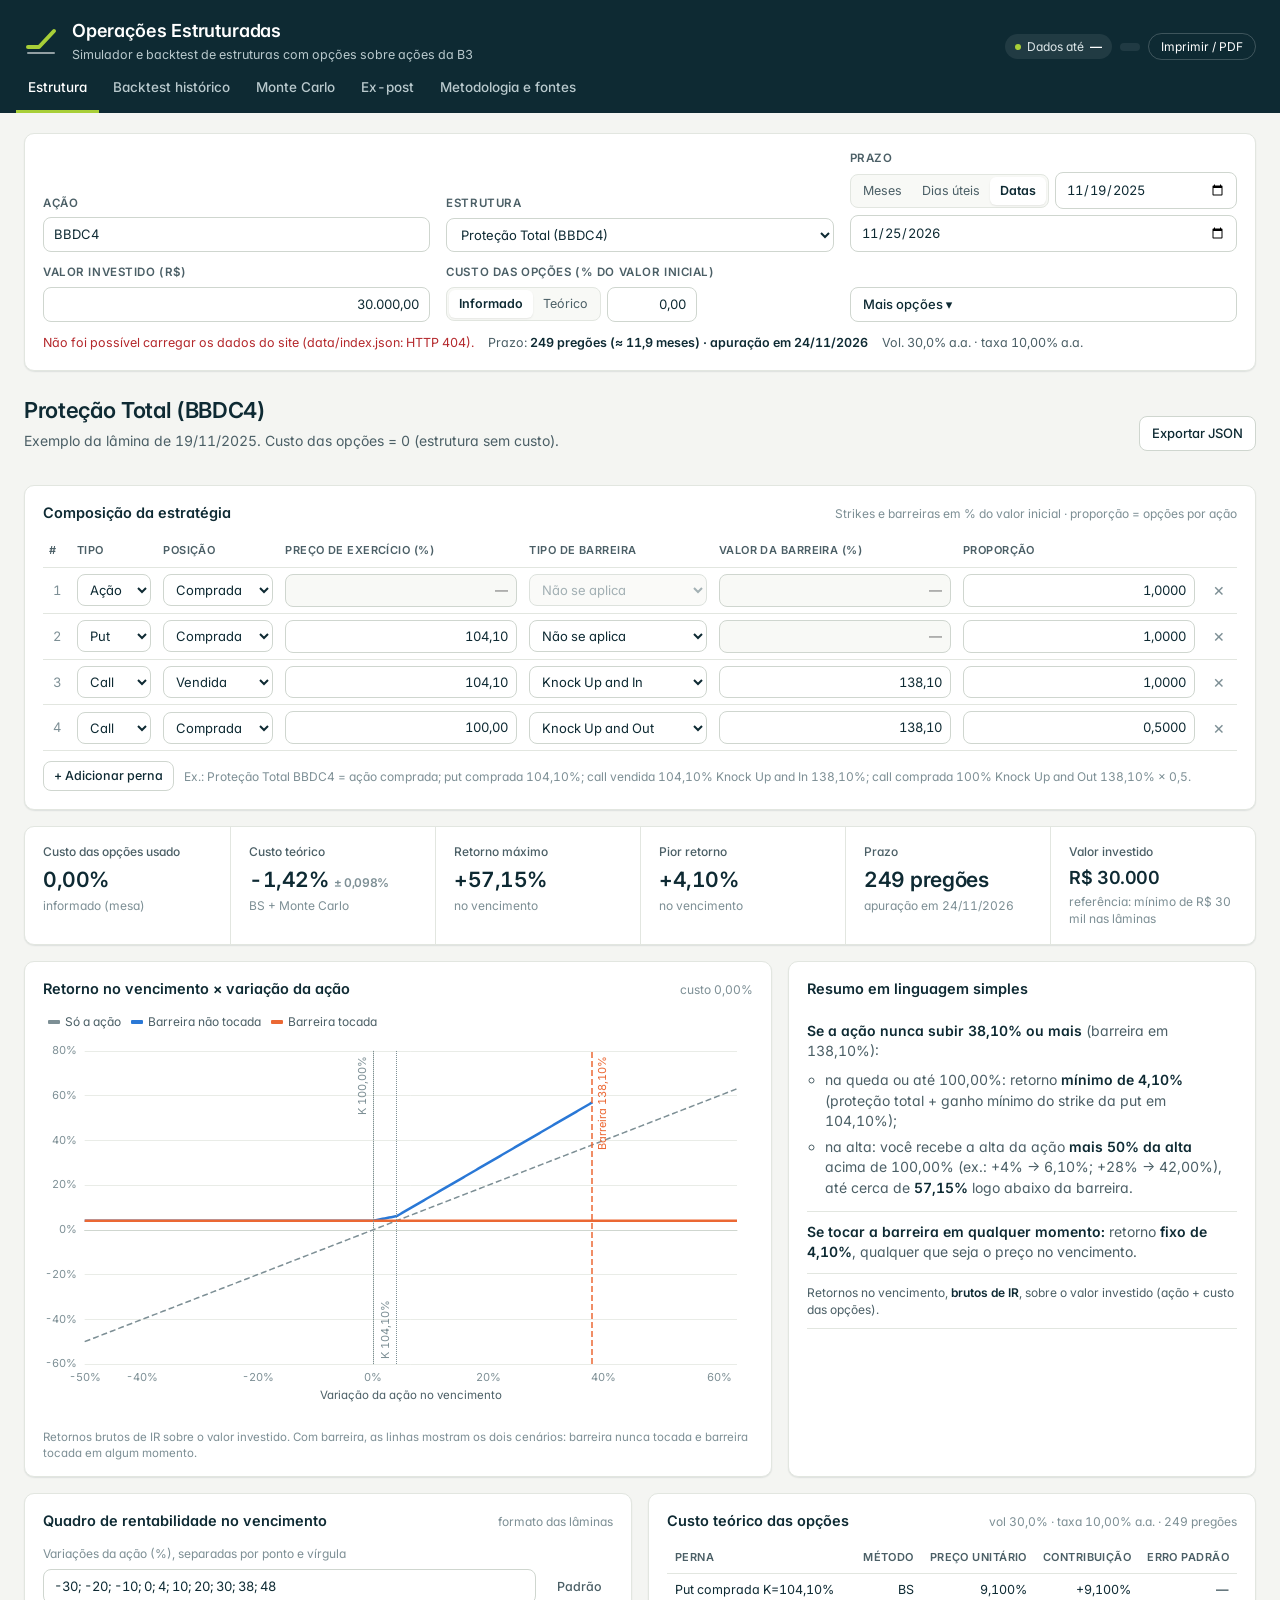
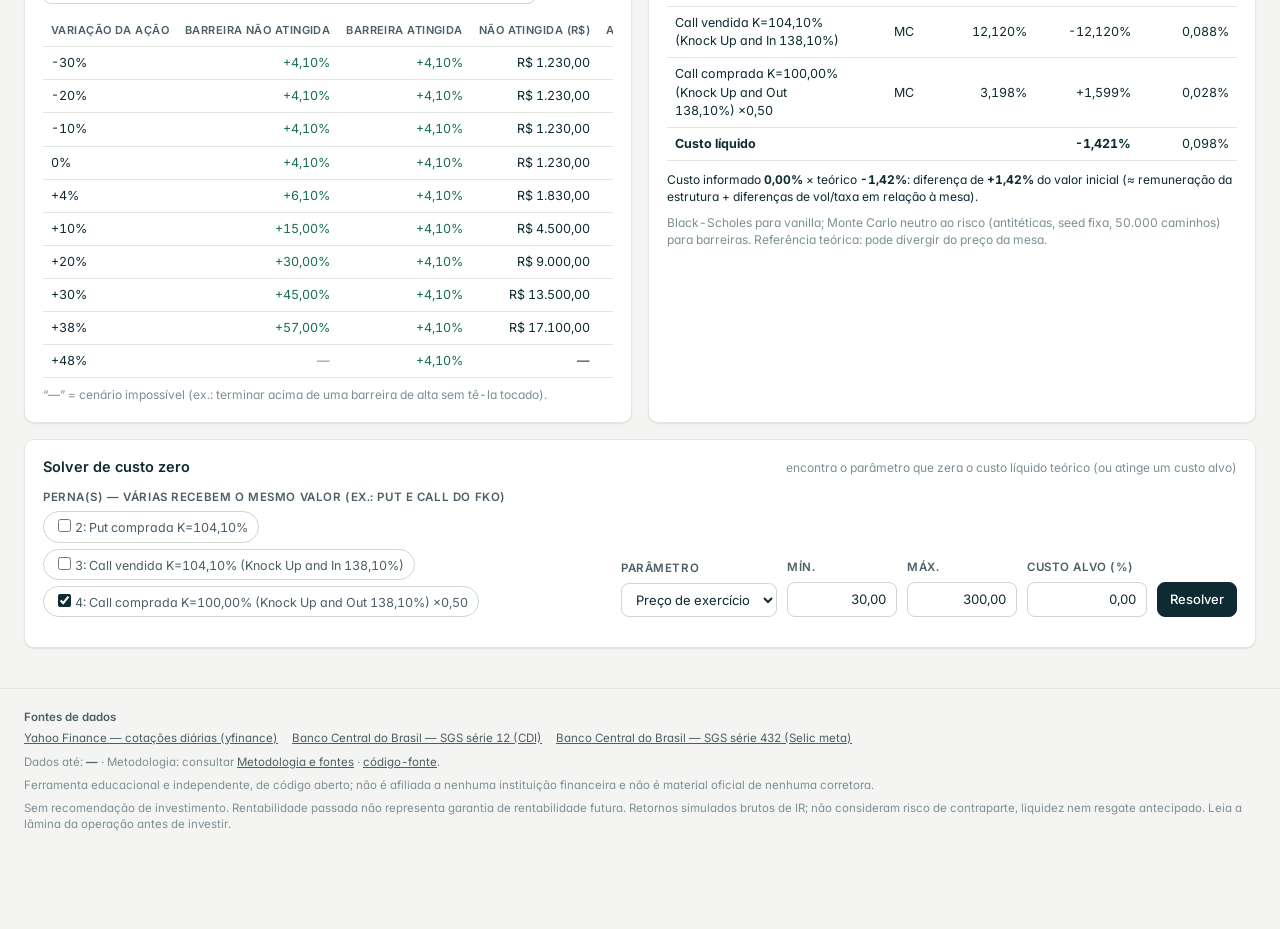
==== site/index.html @ 218b5960 "Site estático no padrão do painel de fundos, publicado no GitHub Pages - site/: mesmo layout do Rela" ====
<!doctype html>
<html lang="pt-BR">
<head>
  <meta charset="utf-8">
  <meta name="viewport" content="width=device-width, initial-scale=1">
  <title>Simulador de Estruturadas</title>
  <meta name="description" content="Simulador e backtest de operações estruturadas com opções sobre ações da B3: probabilidade de lucro, Monte Carlo e resultado ex-post.">
  <link rel="preconnect" href="https://fonts.googleapis.com">
  <link rel="preconnect" href="https://fonts.gstatic.com" crossorigin>
  <link href="https://fonts.googleapis.com/css2?family=Inter:wght@400;500;600;700&display=swap" rel="stylesheet">
  <link rel="icon" href="data:image/svg+xml,%3Csvg xmlns='http://www.w3.org/2000/svg' viewBox='0 0 34 34'%3E%3Crect width='34' height='34' rx='7' fill='%230e2a33'/%3E%3Cpolyline points='5,24 15,24 29,9' fill='none' stroke='%23a8cf38' stroke-width='4' stroke-linecap='round' stroke-linejoin='round'/%3E%3C/svg%3E">
  <link rel="stylesheet" href="assets/css/styles.css?v=__V__">
</head>
<body>
  <header class="topbar">
    <div class="topbar-inner">
      <div class="brand">
        <span class="brand-mark" aria-hidden="true">
          <svg viewBox="0 0 34 34"><line class="bm-axis" x1="4" y1="29" x2="30" y2="29" stroke="#ffffff" stroke-width="2" stroke-linecap="round" opacity=".55"/><polyline points="4,23 15,23 30,7" fill="none" stroke="#a8cf38" stroke-width="4" stroke-linecap="round" stroke-linejoin="round"/></svg>
        </span>
        <div>
          <h1>Operações Estruturadas</h1>
          <p>Simulador e backtest de estruturas com opções sobre ações da B3</p>
        </div>
      </div>
      <div class="topbar-meta">
        <span class="pill"><span class="dot"></span>Dados até <b id="pill-db">—</b></span>
        <span class="pill" id="pill-acoes"></span>
        <button class="icon-btn no-print" id="btn-print" type="button" title="Imprimir ou salvar em PDF">Imprimir / PDF</button>
      </div>
    </div>
    <nav class="tabs" aria-label="Seções">
      <a class="tab" href="#/estrutura" data-route="estrutura">Estrutura</a>
      <a class="tab" href="#/backtest" data-route="backtest">Backtest histórico</a>
      <a class="tab" href="#/monte-carlo" data-route="monte-carlo">Monte Carlo</a>
      <a class="tab" href="#/ex-post" data-route="ex-post">Ex-post</a>
      <a class="tab" href="#/metodologia" data-route="metodologia">Metodologia e fontes</a>
    </nav>
  </header>

  <section class="params" id="params" aria-label="Parâmetros da simulação"></section>
  <main id="view" tabindex="-1"></main>
  <footer id="footer"></footer>

  <script src="assets/vendor/echarts.min.js?v=__V__"></script>
  <script src="assets/js/engine/legs.js?v=__V__"></script>
  <script src="assets/js/engine/presets.js?v=__V__"></script>
  <script src="assets/js/engine/pricing.js?v=__V__"></script>
  <script src="assets/js/engine/backtest.js?v=__V__"></script>
  <script src="assets/js/core.js?v=__V__"></script>
  <script src="assets/js/charts.js?v=__V__"></script>
  <script src="assets/js/params.js?v=__V__"></script>
  <script src="assets/js/views/estrutura.js?v=__V__"></script>
  <script src="assets/js/views/backtest.js?v=__V__"></script>
  <script src="assets/js/views/montecarlo.js?v=__V__"></script>
  <script src="assets/js/views/expost.js?v=__V__"></script>
  <script src="assets/js/views/metodologia.js?v=__V__"></script>
  <script src="assets/js/app.js?v=__V__"></script>
</body>
</html>
---- site/assets/css/styles.css ----
/* ==========================================================================
   Simulador de Operações Estruturadas — mesmo tema visual do painel
   "Relatório de Fundos" (petróleo profundo + verde-lima como acento pontual)
   ========================================================================== */
:root {
  --ink: #0e2a33;
  --ink-2: #1c3f4a;
  --ink-3: #2e5562;
  --lime: #a8cf38;
  --lime-soft: #eef6d6;
  --bg: #f4f5f2;
  --surface: #ffffff;
  --surface-2: #f8f9f6;
  --line: #e2e6e0;
  --line-strong: #cfd6cf;
  --text: #0e2a33;
  --text-2: #4b5f66;
  --muted: #7d8f95;
  --pos: #16704a;
  --neg: #b4282c;
  --warn: #9a6400;
  --focus: #2a78d6;
  --series-1: #2a78d6; --series-2: #eb6834; --series-3: #1baf7a;
  --series-4: #eda100; --series-5: #e87ba4; --series-6: #008300;
  --bench: #7d8f95;
  --radius: 10px;
  --radius-sm: 6px;
  --shadow: 0 1px 2px rgba(14, 42, 51, .06), 0 1px 1px rgba(14, 42, 51, .04);
  --font: "Inter", "Segoe UI", system-ui, -apple-system, Roboto, "Helvetica Neue", Arial, sans-serif;
  --num: "Inter", "Segoe UI", system-ui, sans-serif;
  color-scheme: light;
}

* { box-sizing: border-box; }
html { -webkit-text-size-adjust: 100%; }
body {
  margin: 0; background: var(--bg); color: var(--text);
  font: 14px/1.45 var(--font); font-feature-settings: "tnum" 1, "cv11" 1;
  -webkit-font-smoothing: antialiased;
}
a { color: var(--ink-3); }
button, input, select { font: inherit; color: inherit; }
button { cursor: pointer; }
:focus-visible { outline: 2px solid var(--focus); outline-offset: 2px; }
.num { font-variant-numeric: tabular-nums; white-space: nowrap; }
.pos { color: var(--pos); }
.neg { color: var(--neg); }
.nd { color: var(--muted); font-size: 12px; letter-spacing: .02em; cursor: help; }
.muted { color: var(--muted); }
.small { font-size: 12px; }
.hidden { display: none !important; }

/* ---------- Header ---------- */
.topbar { background: var(--ink); color: #fff; }
.topbar-inner {
  max-width: 1440px; margin: 0 auto; padding: 18px 24px 0;
  display: flex; flex-wrap: wrap; align-items: flex-end; justify-content: space-between; gap: 12px 24px;
}
.brand { display: flex; align-items: center; gap: 14px; min-width: 0; }
.brand-mark { position: relative; width: 34px; height: 34px; flex: none; }
.brand-mark svg { display: block; width: 34px; height: 34px; }
.brand h1 { margin: 0; font-size: 18px; font-weight: 600; letter-spacing: -.01em; }
.brand p { margin: 2px 0 0; font-size: 12.5px; color: #b9c9cd; }
.topbar-meta { display: flex; gap: 8px; align-items: center; flex-wrap: wrap; padding-bottom: 4px; }
.pill { display: inline-flex; align-items: center; gap: 6px; padding: 4px 10px; border-radius: 999px; background: rgba(255,255,255,.08); color: #dfe8ea; font-size: 12px; white-space: nowrap; }
.pill b { color: #fff; font-weight: 600; }
.pill .dot { width: 6px; height: 6px; border-radius: 50%; background: var(--lime); }
.icon-btn { border: 1px solid rgba(255,255,255,.2); background: transparent; color: #fff; border-radius: 999px; padding: 4px 12px; font-size: 12px; }
.icon-btn:hover { background: rgba(255,255,255,.08); }

.tabs { max-width: 1440px; margin: 0 auto; padding: 0 16px; display: flex; gap: 2px; overflow-x: auto; scrollbar-width: none; }
.tabs::-webkit-scrollbar { display: none; }
.tab {
  border: 0; background: none; color: #b9c9cd; padding: 14px 12px 12px; font-size: 13.5px; font-weight: 500;
  border-bottom: 3px solid transparent; white-space: nowrap; text-decoration: none;
}
.tab:hover { color: #fff; }
.tab[aria-current="page"] { color: #fff; border-bottom-color: var(--lime); }
.tab .count { display: inline-block; min-width: 18px; padding: 0 5px; margin-left: 4px; border-radius: 9px; background: var(--lime); color: var(--ink); font-size: 11px; font-weight: 700; text-align: center; }

/* ---------- Layout ---------- */
main { max-width: 1440px; margin: 0 auto; padding: 24px; }
.page-head { display: flex; flex-wrap: wrap; align-items: flex-end; justify-content: space-between; gap: 12px; margin-bottom: 18px; }
.page-head h2 { margin: 0; font-size: 22px; font-weight: 600; letter-spacing: -.015em; }
.page-head p { margin: 4px 0 0; color: var(--text-2); max-width: 760px; }
.grid { display: grid; gap: 16px; }
.g-4 { grid-template-columns: repeat(4, minmax(0, 1fr)); }
.g-3 { grid-template-columns: repeat(3, minmax(0, 1fr)); }
.g-2 { grid-template-columns: repeat(2, minmax(0, 1fr)); }
.g-main { grid-template-columns: minmax(0, 1.6fr) minmax(0, 1fr); }
.span-2 { grid-column: span 2; }
.card { background: var(--surface); border: 1px solid var(--line); border-radius: var(--radius); box-shadow: var(--shadow); min-width: 0; }
.card-h { display: flex; flex-wrap: wrap; align-items: baseline; justify-content: space-between; gap: 8px; padding: 16px 18px 0; }
.card-h h3 { margin: 0; font-size: 14.5px; font-weight: 600; }
.card-h .sub { color: var(--muted); font-size: 12px; }
.card-b { padding: 12px 18px 18px; }
.card-note { padding: 0 18px 14px; color: var(--muted); font-size: 11.5px; }
.chart { width: 100%; height: 320px; }
.chart.tall { height: 400px; }
.chart.short { height: 240px; }
.section-title { margin: 28px 0 12px; font-size: 13px; font-weight: 600; text-transform: uppercase; letter-spacing: .06em; color: var(--text-2); }

/* ---------- KPI ---------- */
.kpi { padding: 16px 18px; }
.kpi .label { color: var(--text-2); font-size: 12px; font-weight: 500; }
.kpi .value { font-size: 26px; font-weight: 600; letter-spacing: -.02em; margin-top: 4px; }
.kpi .hint { color: var(--muted); font-size: 12px; margin-top: 2px; }
.kpi-strip { display: grid; grid-template-columns: repeat(6, minmax(0, 1fr)); }
.kpi-strip .kpi + .kpi { border-left: 1px solid var(--line); }
.kpi-strip .kpi .value { font-size: 21px; }

/* ---------- Controls ---------- */
.seg { display: inline-flex; background: var(--surface-2); border: 1px solid var(--line); border-radius: 8px; padding: 2px; flex-wrap: wrap; }
.seg button { border: 0; background: transparent; padding: 5px 10px; border-radius: 6px; font-size: 12.5px; color: var(--text-2); }
.seg button[aria-pressed="true"] { background: var(--surface); color: var(--text); box-shadow: 0 1px 2px rgba(0,0,0,.08); font-weight: 600; }
.toolbar { display: flex; flex-wrap: wrap; align-items: center; gap: 10px; }
.btn { border: 1px solid var(--line-strong); background: var(--surface); border-radius: 8px; padding: 7px 12px; font-size: 13px; font-weight: 500; display: inline-flex; align-items: center; gap: 6px; }
.btn:hover { border-color: var(--ink-3); }
.btn.primary { background: var(--ink); border-color: var(--ink); color: #fff; }
.btn.primary:hover { background: var(--ink-2); }
.btn.ghost { border-color: transparent; background: transparent; color: var(--text-2); }
.btn:disabled { opacity: .45; cursor: not-allowed; }
.input, .select { border: 1px solid var(--line-strong); background: var(--surface); border-radius: 8px; padding: 7px 10px; font-size: 13px; min-width: 0; }
.input:focus, .select:focus { border-color: var(--focus); outline: none; box-shadow: 0 0 0 3px rgba(42,120,214,.15); }
.search { position: relative; flex: 1 1 260px; max-width: 420px; }
.search .input { width: 100%; padding-left: 32px; }
.search svg { position: absolute; left: 10px; top: 50%; transform: translateY(-50%); color: var(--muted); }
.chips { display: flex; flex-wrap: wrap; gap: 6px; }
.chip { border: 1px solid var(--line-strong); background: var(--surface); border-radius: 999px; padding: 4px 10px; font-size: 12.5px; color: var(--text-2); }
.chip[aria-pressed="true"] { background: var(--ink); border-color: var(--ink); color: #fff; }
.chip .x { margin-left: 4px; opacity: .7; }
.badge { display: inline-block; padding: 1px 6px; border-radius: 4px; font-size: 10.5px; font-weight: 600; letter-spacing: .02em; vertical-align: 1px; }
.badge.iq { background: #e3eefb; color: #1c5cab; }
.badge.prev { background: #fdebe1; color: #a6461c; }
.badge.isento { background: var(--lime-soft); color: #4d6410; }
.badge.warn { background: #fff4d6; color: var(--warn); }
.badge.closed { background: #fde7e7; color: var(--neg); }
.badge.cal { background: #fff1db; color: #8a5a00; }

/* ---------- Funds page ---------- */
.funds-layout { display: grid; grid-template-columns: 280px minmax(0, 1fr); gap: 16px; align-items: start; }
.filters { position: sticky; top: 12px; max-height: calc(100vh - 24px); overflow: auto; padding: 4px 0; }
.filters .f-head { display: flex; justify-content: space-between; align-items: center; padding: 12px 16px 4px; }
.filters .f-head h3 { margin: 0; font-size: 14px; }
.f-group { padding: 12px 16px; border-top: 1px solid var(--line); }
.f-group:first-of-type { border-top: 0; }
.f-group > label, .f-group > .f-label { display: block; font-size: 11.5px; font-weight: 600; text-transform: uppercase; letter-spacing: .05em; color: var(--text-2); margin-bottom: 8px; }
.f-range { display: grid; grid-template-columns: 1fr auto; gap: 6px; align-items: center; margin-bottom: 8px; }
.f-range span { font-size: 12.5px; color: var(--text-2); }
.f-range .input { width: 96px; text-align: right; }
.f-check { display: flex; align-items: center; gap: 8px; font-size: 13px; padding: 3px 0; cursor: pointer; }
.f-check input { accent-color: var(--ink); width: 15px; height: 15px; }
.f-scroll { max-height: 180px; overflow: auto; }
.active-filters { display: flex; flex-wrap: wrap; gap: 6px; align-items: center; margin: 10px 0 0; }
.result-count { color: var(--text-2); font-size: 13px; }

.table-wrap { overflow: auto; max-height: calc(100vh - 160px); border-radius: 0 0 var(--radius) var(--radius); }
table.data { width: 100%; border-collapse: separate; border-spacing: 0; font-size: 13px; }
table.data th, table.data td { padding: 9px 10px; border-bottom: 1px solid var(--line); text-align: right; white-space: nowrap; }
table.data th { position: sticky; top: 0; z-index: 2; background: var(--surface-2); color: var(--text-2); font-weight: 600; font-size: 11.5px; text-transform: uppercase; letter-spacing: .04em; user-select: none; }
table.data th.sortable { cursor: pointer; }
table.data th.sortable:hover { color: var(--text); }
table.data th .arrow { display: inline-block; width: 10px; color: var(--ink-3); }
table.data th.l, table.data td.l { text-align: left; }
table.data td.fund { white-space: normal; min-width: 240px; }
table.data .sticky-col { position: sticky; left: 0; z-index: 1; background: var(--surface); }
table.data th.sticky-col { z-index: 3; background: var(--surface-2); }
table.data .sel-col { position: sticky; left: 0; width: 36px; z-index: 1; background: var(--surface); }
table.data th.sel-col { z-index: 3; background: var(--surface-2); }
table.data tbody tr:hover td { background: #f6f8f4; }
table.data tbody tr.selected td { background: #f3f8e6; }
table.data tbody tr { cursor: pointer; }
table.data td .name { font-weight: 600; color: var(--text); }
table.data td .meta { font-size: 11.5px; color: var(--muted); margin-top: 1px; }
table.data td.group-h { text-align: left; background: var(--surface-2); font-weight: 600; font-size: 11.5px; text-transform: uppercase; letter-spacing: .05em; color: var(--text-2); }
table.data input[type=checkbox] { accent-color: var(--ink); width: 16px; height: 16px; cursor: pointer; }
.col-menu { position: relative; }
.col-menu .menu { position: absolute; right: 0; top: calc(100% + 6px); z-index: 20; background: var(--surface); border: 1px solid var(--line); border-radius: 10px; box-shadow: 0 8px 24px rgba(14,42,51,.14); padding: 10px 14px; width: 260px; max-height: 420px; overflow: auto; }

/* ---------- Compare tray ---------- */
.tray { position: fixed; left: 50%; bottom: 16px; transform: translateX(-50%); z-index: 50; background: var(--ink); color: #fff; border-radius: 14px; box-shadow: 0 10px 30px rgba(14,42,51,.3); padding: 10px 12px 10px 16px; display: flex; align-items: center; gap: 12px; max-width: calc(100vw - 32px); }
.tray .items { display: flex; gap: 6px; overflow-x: auto; scrollbar-width: none; }
.tray .it { display: inline-flex; align-items: center; gap: 6px; background: rgba(255,255,255,.1); border-radius: 999px; padding: 4px 6px 4px 10px; font-size: 12.5px; white-space: nowrap; }
.tray .it i { width: 8px; height: 8px; border-radius: 50%; display: inline-block; }
.tray .it button { border: 0; background: rgba(255,255,255,.12); color: #fff; border-radius: 50%; width: 18px; height: 18px; line-height: 16px; font-size: 12px; padding: 0; }
.tray .btn.primary { background: var(--lime); color: var(--ink); border-color: var(--lime); font-weight: 600; white-space: nowrap; }
.tray .btn.ghost { color: #b9c9cd; }

/* ---------- Detail ---------- */
.detail-head { display: flex; flex-wrap: wrap; justify-content: space-between; gap: 16px; align-items: flex-start; }
.detail-head h2 { font-size: 26px; margin: 4px 0 6px; letter-spacing: -.02em; }
.crumbs { font-size: 12.5px; color: var(--text-2); }
.crumbs a { color: var(--text-2); text-decoration: none; }
.crumbs a:hover { text-decoration: underline; }
.kv { display: grid; grid-template-columns: minmax(120px, 42%) 1fr; gap: 0; font-size: 13px; }
.kv dt, .kv dd { margin: 0; padding: 8px 0; border-bottom: 1px solid var(--line); }
.kv dt { color: var(--text-2); padding-right: 12px; }
.kv dd { font-weight: 500; overflow-wrap: anywhere; }
.desc { font-size: 14px; color: var(--text-2); max-width: 900px; margin: 0; }
table.compact { width: 100%; border-collapse: collapse; font-size: 12.5px; }
table.compact th, table.compact td { padding: 7px 8px; text-align: right; border-bottom: 1px solid var(--line); white-space: nowrap; }
table.compact th { color: var(--text-2); font-weight: 600; font-size: 11px; text-transform: uppercase; letter-spacing: .04em; }
table.compact th:first-child, table.compact td:first-child { text-align: left; }
table.compact tr.sub td { color: var(--muted); font-size: 11.5px; border-bottom-color: var(--line); }
table.compact tr.bench td { color: var(--text-2); }
.monthly td.cell { min-width: 54px; }
.qc-list { list-style: none; margin: 0; padding: 0; font-size: 12.5px; }
.qc-list li { padding: 8px 0; border-bottom: 1px solid var(--line); display: grid; grid-template-columns: 70px 1fr; gap: 10px; }
.lvl { font-size: 10.5px; font-weight: 700; text-transform: uppercase; letter-spacing: .04em; padding: 2px 6px; border-radius: 4px; height: fit-content; text-align: center; }
.lvl.erro { background: #fde7e7; color: var(--neg); }
.lvl.alerta { background: #fff4d6; color: var(--warn); }
.lvl.info { background: #e9eff1; color: var(--ink-3); }

.subtabs { display: flex; gap: 4px; margin-top: 16px; border-bottom: 1px solid var(--line); overflow-x: auto; scrollbar-width: none; }
.subtabs a { padding: 10px 14px; color: var(--text-2); text-decoration: none; font-weight: 500; font-size: 13.5px; border-bottom: 2px solid transparent; margin-bottom: -1px; white-space: nowrap; }
.subtabs a:hover { color: var(--text); }
.subtabs a[aria-current="page"] { color: var(--text); border-bottom-color: var(--ink); font-weight: 600; }
.pf-row { display: grid; grid-template-columns: minmax(110px, 42%) 1fr 58px; gap: 10px; align-items: center; width: 100%; border: 0; background: none; padding: 7px 4px; border-radius: 6px; text-align: left; font-size: 12.5px; }
.pf-row:hover:not([disabled]) { background: var(--surface-2); }
.pf-row.on { background: var(--lime-soft); }
.pf-row[disabled] { cursor: default; color: var(--muted); }
.pf-row .pf-bar { height: 8px; background: var(--surface-2); border-radius: 4px; overflow: hidden; }
.pf-row .pf-bar i { display: block; height: 100%; border-radius: 4px; }
.pf-row .pf-v { text-align: right; }
.quick { font-size: 11.5px; margin-top: 2px; }
.quick a { color: var(--ink-3); text-decoration: none; margin-right: 10px; }
.quick a:hover { text-decoration: underline; }

/* ---------- Compare ---------- */
.legend-dot { display: inline-block; width: 10px; height: 10px; border-radius: 50%; margin-right: 6px; vertical-align: 0; }
.cmp-table th { text-align: right; white-space: normal; min-width: 120px; vertical-align: bottom; }
.cmp-table td:first-child, .cmp-table th:first-child { position: sticky; left: 0; background: var(--surface); z-index: 1; }
.empty { padding: 48px 24px; text-align: center; color: var(--text-2); }
.empty h3 { color: var(--text); margin: 0 0 6px; }
.ac { position: relative; flex: 1 1 280px; max-width: 420px; }
.ac .input { width: 100%; }
.ac-list { position: absolute; top: calc(100% + 4px); left: 0; right: 0; background: var(--surface); border: 1px solid var(--line); border-radius: 10px; box-shadow: 0 8px 24px rgba(14,42,51,.14); z-index: 30; max-height: 300px; overflow: auto; }
.ac-list button { display: block; width: 100%; text-align: left; border: 0; background: none; padding: 8px 12px; font-size: 13px; }
.ac-list button:hover, .ac-list button.hl { background: var(--surface-2); }
.ac-list small { color: var(--muted); display: block; font-size: 11.5px; }
.warn-note { background: #fff8e6; border: 1px solid #f1dfae; color: #6d4b00; border-radius: 8px; padding: 8px 12px; font-size: 12.5px; margin-bottom: 12px; }

/* ---------- Analysis ---------- */
.rank { list-style: none; margin: 0; padding: 0; counter-reset: r; }
.rank li { counter-increment: r; display: grid; grid-template-columns: 22px 1fr auto; gap: 8px; align-items: baseline; padding: 7px 0; border-bottom: 1px solid var(--line); font-size: 13px; }
.rank li::before { content: counter(r); color: var(--muted); font-size: 12px; }
.rank li a { color: var(--text); text-decoration: none; font-weight: 500; }
.rank li a:hover { text-decoration: underline; }
.rank li small { display: block; color: var(--muted); font-size: 11.5px; font-weight: 400; }
.insight { margin: 0; padding: 0; list-style: none; }
.insight li { padding: 10px 0; border-bottom: 1px solid var(--line); color: var(--text-2); }
.insight li b { color: var(--text); font-weight: 600; }
.disclaimer { background: var(--surface-2); border: 1px dashed var(--line-strong); border-radius: 8px; padding: 10px 14px; color: var(--text-2); font-size: 12.5px; }

/* ---------- Methodology ---------- */
.prose { max-width: 900px; font-size: 14px; color: var(--text-2); }
.prose h3 { color: var(--text); font-size: 16px; margin: 26px 0 8px; }
.prose h4 { color: var(--text); font-size: 14px; margin: 18px 0 6px; }
.prose code, .formula { font-family: "Cascadia Mono", Consolas, "SF Mono", monospace; font-size: 12.5px; background: var(--surface-2); border: 1px solid var(--line); border-radius: 5px; padding: 1px 5px; color: var(--text); }
.formula { display: block; padding: 8px 12px; margin: 6px 0 10px; overflow-x: auto; white-space: pre; }
.prose ul { padding-left: 20px; }
.prose li { margin: 4px 0; }

/* ---------- Footer ---------- */
footer { max-width: 1440px; margin: 16px auto 0; padding: 20px 24px 96px; color: var(--muted); font-size: 11.5px; border-top: 1px solid var(--line); }
footer .src { display: flex; flex-wrap: wrap; gap: 4px 14px; margin: 4px 0 8px; }
footer a { color: var(--text-2); }
footer b { color: var(--text-2); font-weight: 600; }

/* ---------- Tooltip (ECharts HTML) ---------- */
.tt { font: 12px/1.45 var(--font); color: var(--text); min-width: 160px; }
.tt .tt-h { font-weight: 600; margin-bottom: 4px; color: var(--text); }
.tt .row { display: flex; justify-content: space-between; gap: 16px; }
.tt .row span:first-child { color: var(--text-2); }
.tt .row b { font-weight: 600; font-variant-numeric: tabular-nums; }

/* ---------- Responsive ---------- */
@media (max-width: 1180px) {
  .g-4 { grid-template-columns: repeat(2, minmax(0, 1fr)); }
  .kpi-strip { grid-template-columns: repeat(3, minmax(0, 1fr)); }
  .kpi-strip .kpi:nth-child(4) { border-left: 0; }
  .kpi-strip .kpi:nth-child(n+4) { border-top: 1px solid var(--line); }
  .g-main { grid-template-columns: minmax(0, 1fr); }
}
@media (max-width: 960px) {
  .funds-layout { grid-template-columns: minmax(0, 1fr); }
  .filters { position: static; max-height: none; }
  .filters.collapsed .f-body { display: none; }
  .g-3, .g-2 { grid-template-columns: minmax(0, 1fr); }
  .span-2 { grid-column: auto; }
}
@media (min-width: 961px) { .filters-toggle { display: none; } }
@media (max-width: 640px) {
  main { padding: 16px; }
  .topbar-inner { padding: 14px 16px 0; }
  .g-4 { grid-template-columns: minmax(0, 1fr) minmax(0, 1fr); gap: 10px; }
  .kpi .value { font-size: 21px; }
  .kpi-strip { grid-template-columns: repeat(2, minmax(0, 1fr)); }
  .kpi-strip .kpi:nth-child(odd) { border-left: 0; }
  .kpi-strip .kpi:nth-child(n+3) { border-top: 1px solid var(--line); }
  .page-head h2 { font-size: 19px; }
  .chart { height: 280px; }
  .chart.tall { height: 340px; }
  .detail-head h2 { font-size: 21px; }
  footer { padding: 16px 16px 96px; }
  .tray { left: 16px; right: 16px; transform: none; max-width: none; }
  .brand p { display: none; }
}

/* ---------- Print (PDF para clientes) ---------- */
@media print {
  body { background: #fff; font-size: 11px; }
  .tabs, .filters, .tray, .no-print, .icon-btn { display: none !important; }
  .topbar { background: #fff; color: var(--ink); border-bottom: 2px solid var(--ink); }
  .brand p, .pill { color: var(--ink); background: none; }
  .brand-mark svg .bm-axis { stroke: var(--ink); }
  main { padding: 0; max-width: none; }
  .funds-layout { grid-template-columns: 1fr; }
  .table-wrap { max-height: none; overflow: visible; }
  .card { box-shadow: none; break-inside: avoid; }
  footer { padding-bottom: 0; }
}

/* Fundos de mercado (Comparação) e listados na B3 (Renda) */
.badge.mkt { background: #ece8f7; color: #4a3aa7; }
.badge.lst { background: #e0f2ec; color: #12684a; }
.ac-group { padding: 8px 12px 4px; font-size: 10.5px; font-weight: 700; text-transform: uppercase; letter-spacing: .06em; color: var(--muted); border-top: 1px solid var(--line); }
.ac-group:first-child { border-top: 0; }

.legend-line { display: inline-block; width: 16px; height: 0; margin-right: 6px; vertical-align: 3px; }
.tray .it .legend-dot, .tray .it .legend-line { margin-right: 0; }

/* Destaque do maior valor da coluna (Comparação) e linhas de referência */
.best { color: #b07d00; font-size: 12px; margin-left: 3px; cursor: help; }
table.data tr.bench-row td { color: var(--text-2); background: var(--surface-2); }
.cmp-table td.fund-cell { white-space: normal; min-width: 200px; text-align: left; }

/* ==========================================================================
   Simulador: barra de parâmetros, editor de pernas e estados de cálculo
   ========================================================================== */
.params { max-width: 1440px; margin: 0 auto; padding: 20px 24px 0; }
.pbar { display: grid; grid-template-columns: minmax(200px, 1.2fr) minmax(200px, 1.2fr) minmax(260px, 1.8fr) minmax(140px, .8fr) minmax(220px, 1.3fr) auto; gap: 12px 16px; align-items: end; }
.pfield { display: flex; flex-direction: column; gap: 6px; min-width: 0; }
.pfield > .f-label, .adv .f-label { font-size: 11.5px; font-weight: 600; text-transform: uppercase; letter-spacing: .05em; color: var(--text-2); }
.pfield .row { display: flex; gap: 6px; align-items: center; flex-wrap: wrap; }
.pfield .input, .pfield .select { width: 100%; }
.pfield .row .input { width: auto; flex: 1 1 90px; }
.input.num { text-align: right; font-variant-numeric: tabular-nums; }
.pstatus { margin-top: 12px; color: var(--text-2); font-size: 12.5px; display: flex; flex-wrap: wrap; gap: 4px 14px; }
.pstatus b { color: var(--text); font-weight: 600; }
.adv { display: grid; grid-template-columns: repeat(4, minmax(0, 1fr)); gap: 0; margin-top: 14px; border-top: 1px solid var(--line); }
.adv .f-group { border-top: 0; border-left: 1px solid var(--line); padding: 14px 16px 6px; }
.adv .f-group:first-child { border-left: 0; padding-left: 0; }
.adv .f-group > .f-label { display: block; margin-bottom: 10px; }
.adv label.fl { display: grid; grid-template-columns: 1fr minmax(90px, 120px); gap: 8px; align-items: center; font-size: 12.5px; color: var(--text-2); margin-bottom: 8px; }
.adv label.fl .input, .adv label.fl .select { width: 100%; }
.adv .hint { font-size: 11.5px; color: var(--muted); margin: -4px 0 8px; }
.ac .ac-list button b { font-weight: 600; }
.pfield .ac { flex: none; max-width: none; }
.pfield .ac .ac-list { min-width: 320px; max-width: calc(100vw - 32px); }
.pfield .row input[type=date].input { flex: 1 1 130px; min-width: 128px; }
.pfield .row .seg { flex: none; }

table.legs { width: 100%; border-collapse: collapse; font-size: 13px; }
table.legs th { text-align: left; color: var(--text-2); font-weight: 600; font-size: 11px; text-transform: uppercase; letter-spacing: .04em; padding: 8px 6px; border-bottom: 1px solid var(--line); white-space: nowrap; }
table.legs td { padding: 6px; border-bottom: 1px solid var(--line); vertical-align: middle; }
table.legs td.n { color: var(--muted); width: 28px; text-align: center; }
table.legs .input, table.legs .select { width: 100%; padding: 6px 8px; }
table.legs .input:disabled, table.legs .select:disabled { background: var(--surface-2); color: var(--muted); }
table.legs td.x { width: 36px; text-align: center; }
table.legs td.x button { border: 0; background: none; color: var(--muted); font-size: 18px; line-height: 1; padding: 2px 6px; border-radius: 6px; }
table.legs td.x button:hover { background: var(--surface-2); color: var(--neg); }
.issues { display: flex; flex-direction: column; gap: 8px; margin-bottom: 16px; }
.err-note { background: #fdecec; border: 1px solid #f3c4c4; color: var(--neg); border-radius: 8px; padding: 8px 12px; font-size: 12.5px; }
.loading { color: var(--muted); font-size: 12.5px; padding: 24px 0; text-align: center; }
.loading::before { content: ""; display: inline-block; width: 12px; height: 12px; margin-right: 8px; vertical-align: -2px; border: 2px solid var(--line-strong); border-top-color: var(--ink-3); border-radius: 50%; animation: spin .8s linear infinite; }
@keyframes spin { to { transform: rotate(360deg); } }
.insight ul { margin: 6px 0 0; padding-left: 18px; }
.insight ul li { border: 0; padding: 3px 0; }
.range-row { display: flex; align-items: center; gap: 12px; flex-wrap: wrap; }
.range-row input[type=range] { flex: 1 1 320px; accent-color: var(--ink); }
.kpi .value.sm { font-size: 18px; }
.btn.sm { padding: 5px 10px; font-size: 12.5px; }

@media (max-width: 1280px) {
  .pbar { grid-template-columns: repeat(3, minmax(0, 1fr)); }
  .adv { grid-template-columns: repeat(2, minmax(0, 1fr)); }
  .adv .f-group:nth-child(3) { border-left: 0; padding-left: 0; }
  .adv .f-group:nth-child(n+3) { border-top: 1px solid var(--line); }
}
@media (max-width: 760px) {
  .params { padding: 16px 16px 0; }
  .pbar { grid-template-columns: minmax(0, 1fr); }
  .adv { grid-template-columns: minmax(0, 1fr); }
  .adv .f-group { border-left: 0; padding-left: 0; border-top: 1px solid var(--line); }
  table.legs { min-width: 720px; }
}
@media print { .params .adv, .params .pbar { display: none !important; } }
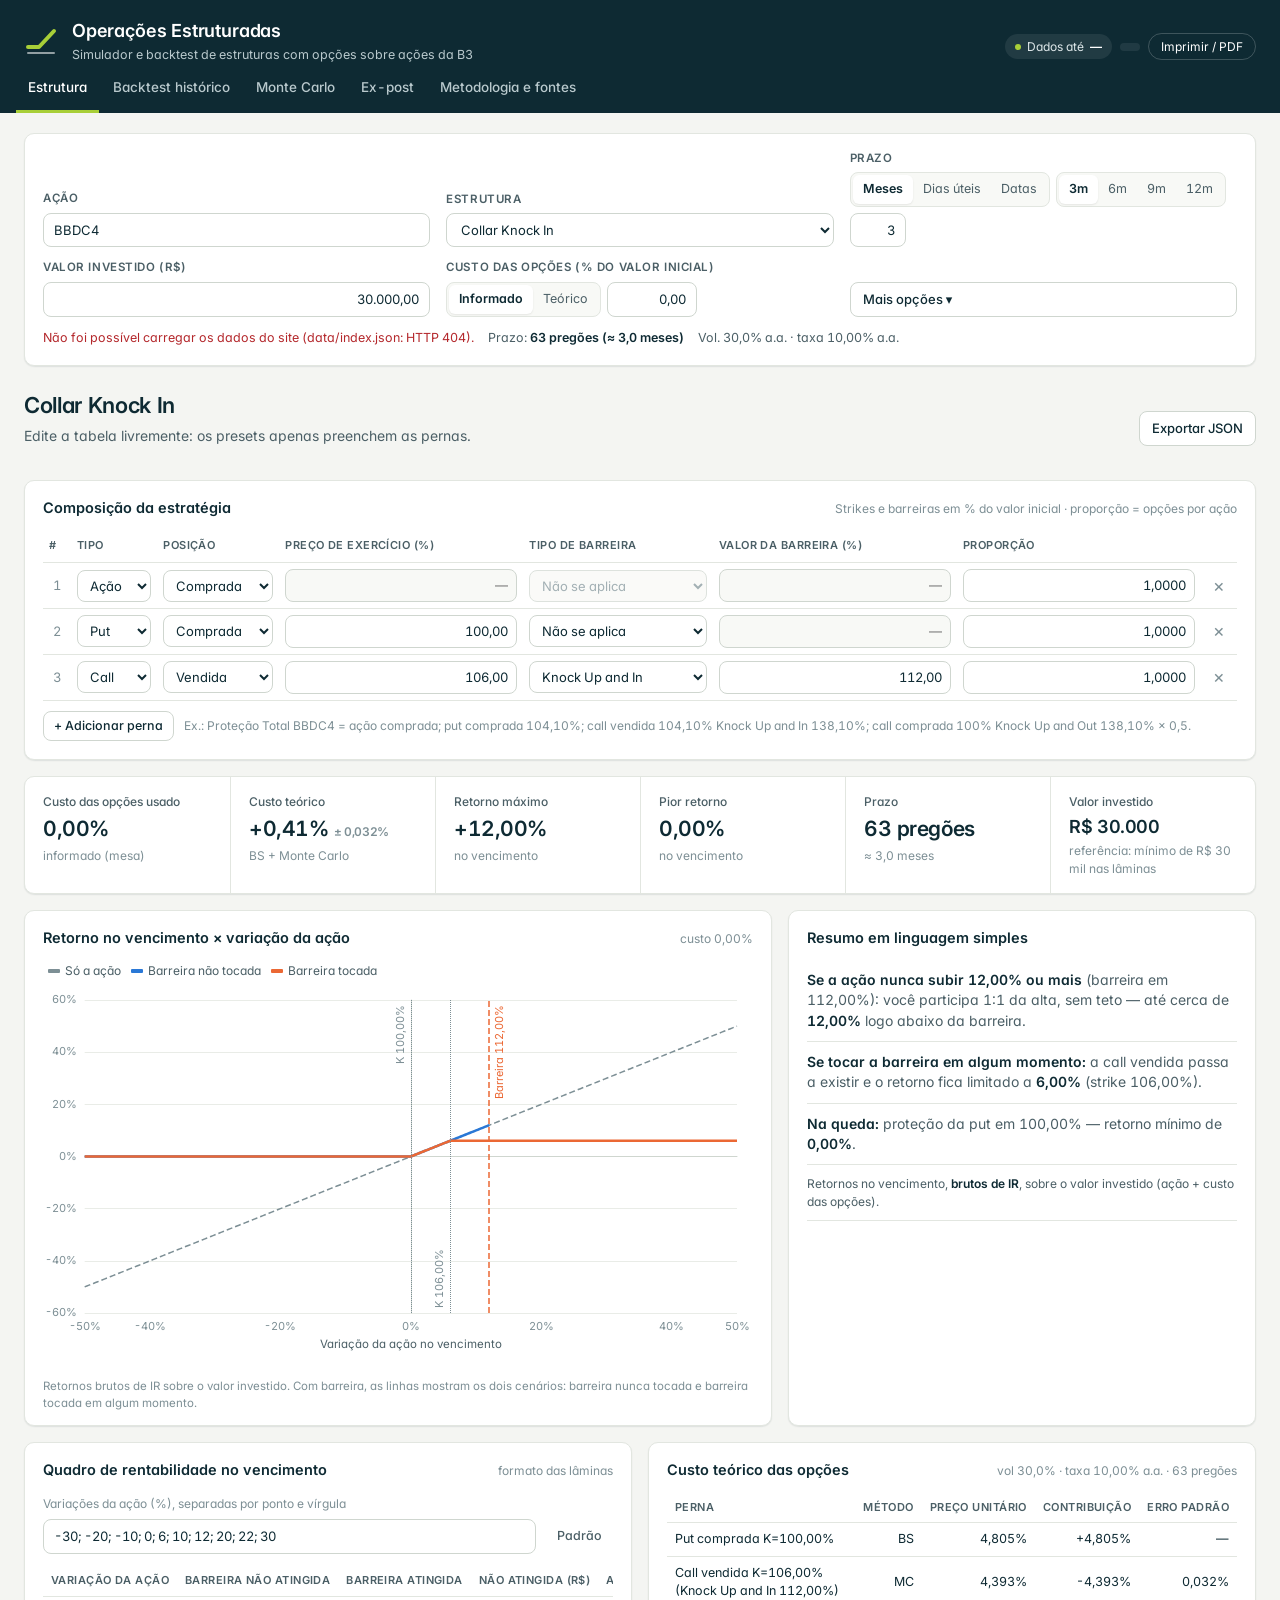
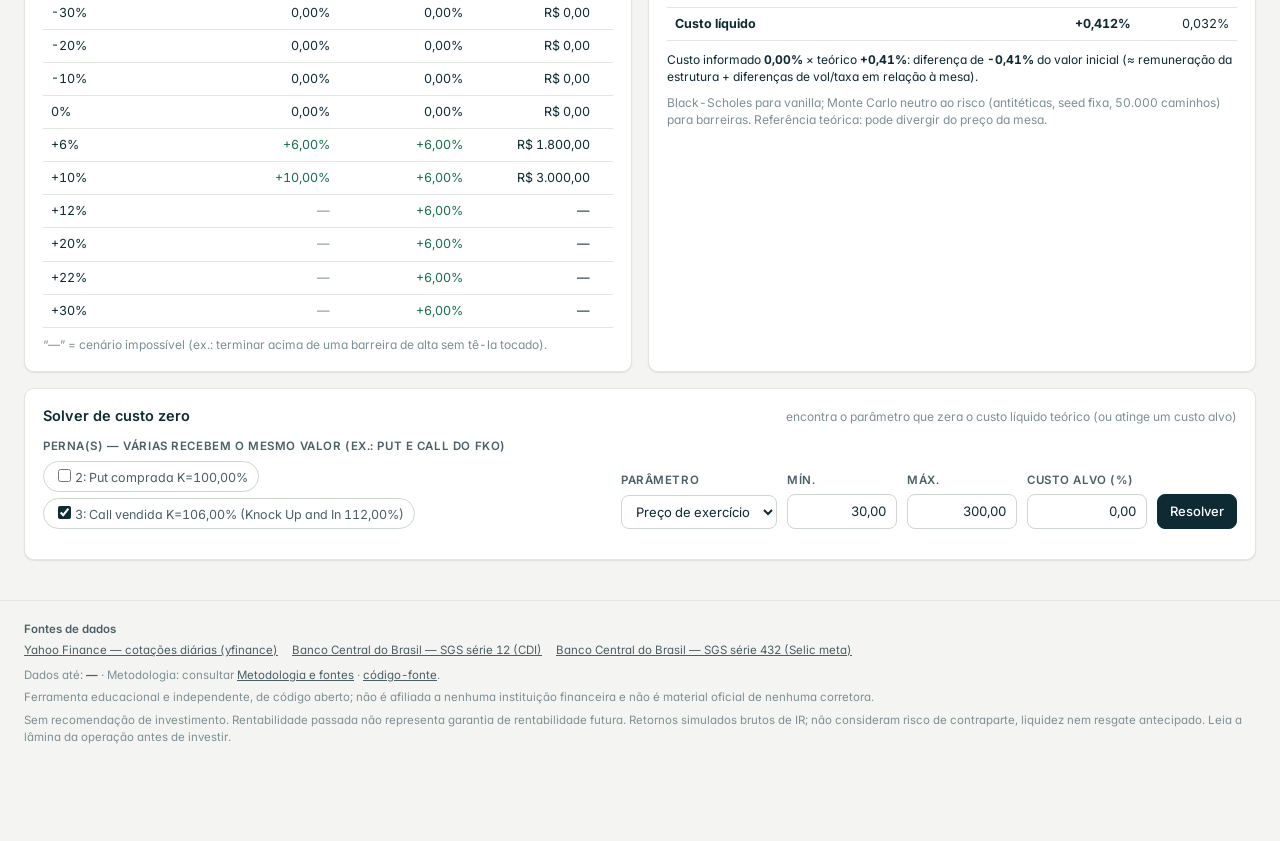
==== commit 6e4f44a1: "site e Streamlit: FHS-GARCH como padrão, painel de vol e botão de calibração - Monte Carlo: painel c" ====
--- a/site/index.html
+++ b/site/index.html
@@ -46,7 +46,10 @@
   <script src="assets/js/engine/legs.js?v=__V__"></script>
   <script src="assets/js/engine/presets.js?v=__V__"></script>
   <script src="assets/js/engine/pricing.js?v=__V__"></script>
+  <script src="assets/js/engine/garch.js?v=__V__"></script>
   <script src="assets/js/engine/backtest.js?v=__V__"></script>
+  <script src="assets/js/engine/early.js?v=__V__"></script>
+  <script src="assets/js/engine/calib.js?v=__V__"></script>
   <script src="assets/js/core.js?v=__V__"></script>
   <script src="assets/js/charts.js?v=__V__"></script>
   <script src="assets/js/params.js?v=__V__"></script>
--- a/site/assets/css/styles.css
+++ b/site/assets/css/styles.css
@@ -348,7 +348,7 @@
 .input.num { text-align: right; font-variant-numeric: tabular-nums; }
 .pstatus { margin-top: 12px; color: var(--text-2); font-size: 12.5px; display: flex; flex-wrap: wrap; gap: 4px 14px; }
 .pstatus b { color: var(--text); font-weight: 600; }
-.adv { display: grid; grid-template-columns: repeat(4, minmax(0, 1fr)); gap: 0; margin-top: 14px; border-top: 1px solid var(--line); }
+.adv { display: grid; grid-template-columns: repeat(5, minmax(0, 1fr)); gap: 0; margin-top: 14px; border-top: 1px solid var(--line); }
 .adv .f-group { border-top: 0; border-left: 1px solid var(--line); padding: 14px 16px 6px; }
 .adv .f-group:first-child { border-left: 0; padding-left: 0; }
 .adv .f-group > .f-label { display: block; margin-bottom: 10px; }
@@ -385,7 +385,7 @@
 @media (max-width: 1280px) {
   .pbar { grid-template-columns: repeat(3, minmax(0, 1fr)); }
   .adv { grid-template-columns: repeat(2, minmax(0, 1fr)); }
-  .adv .f-group:nth-child(3) { border-left: 0; padding-left: 0; }
+  .adv .f-group:nth-child(3), .adv .f-group:nth-child(5) { border-left: 0; padding-left: 0; }
   .adv .f-group:nth-child(n+3) { border-top: 1px solid var(--line); }
 }
 @media (max-width: 760px) {
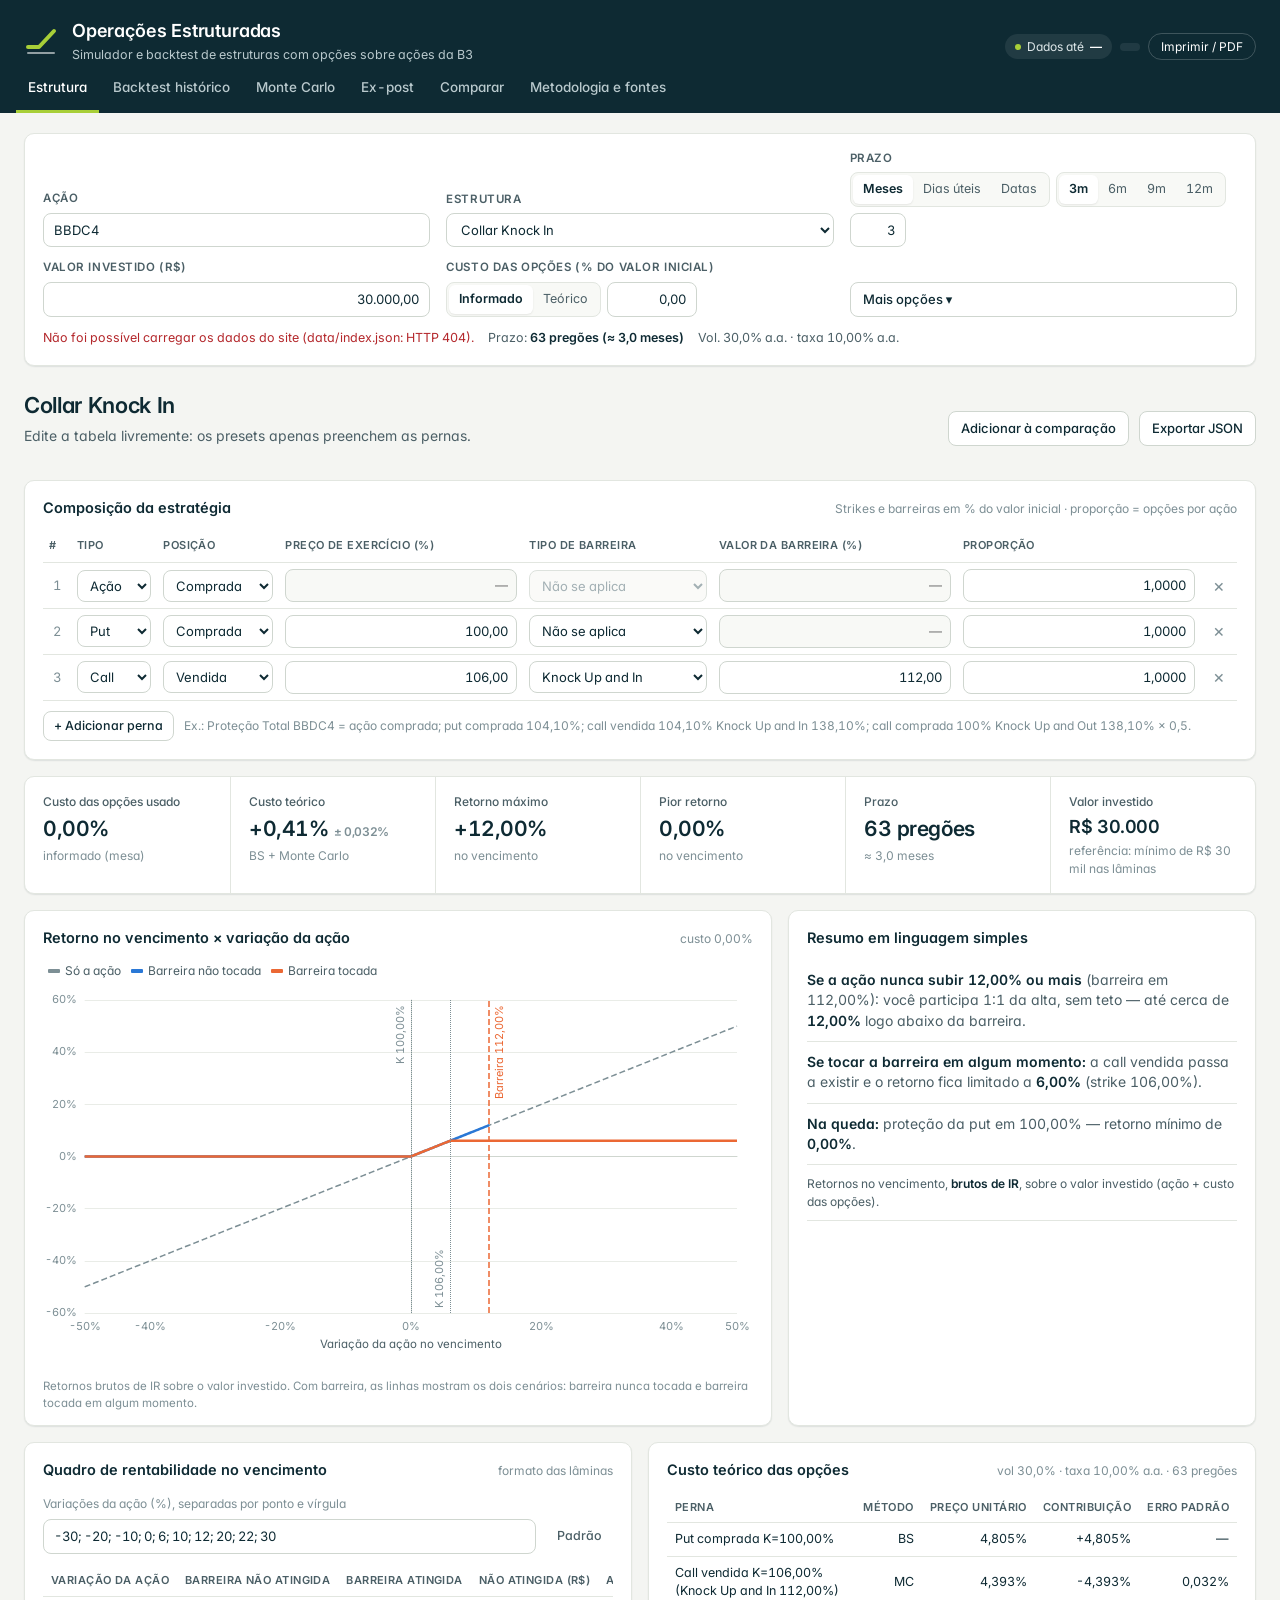
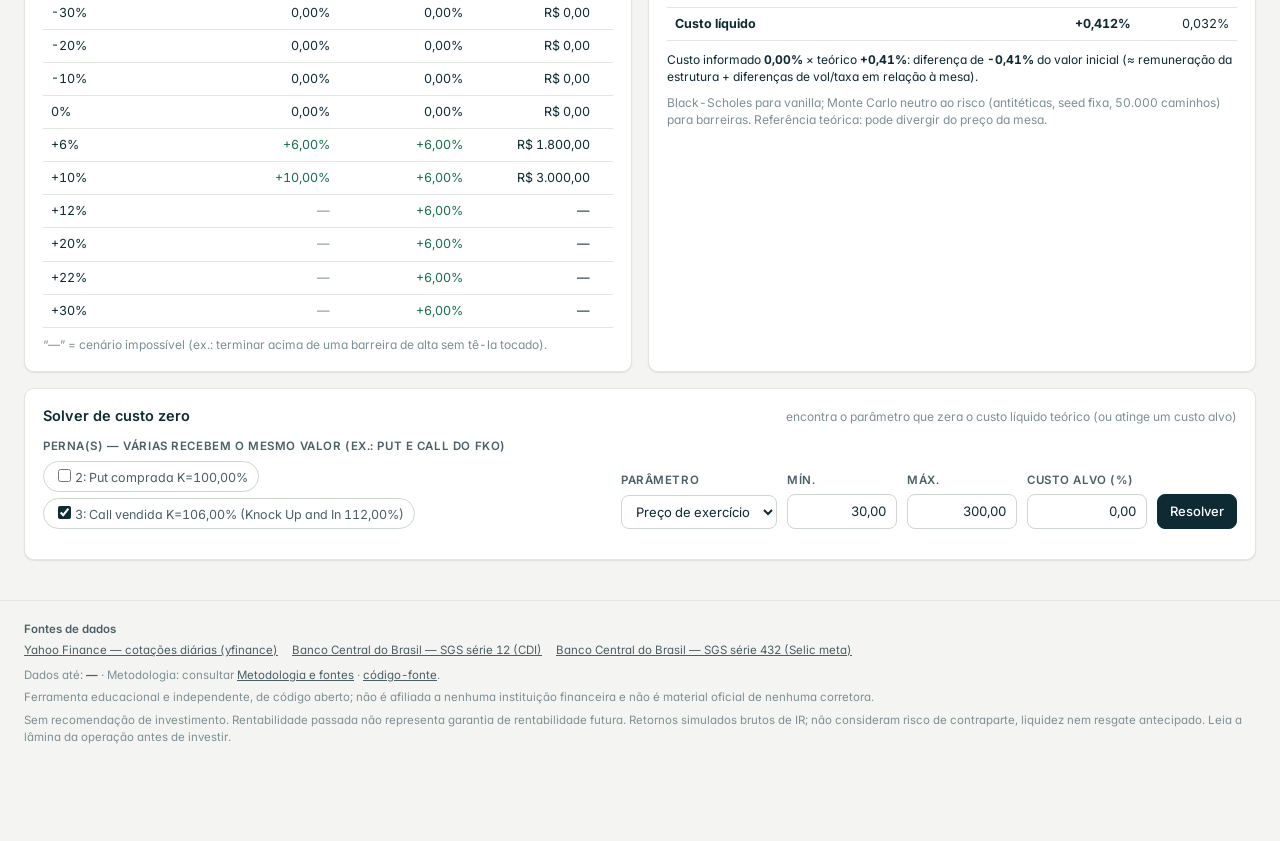
==== commit e309a2aa: "comparação lado a lado de até 4 estruturas (site e Streamlit) Nova aba Comparar: mesma ação, prazo e" ====
--- a/site/index.html
+++ b/site/index.html
@@ -34,6 +34,7 @@
       <a class="tab" href="#/backtest" data-route="backtest">Backtest histórico</a>
       <a class="tab" href="#/monte-carlo" data-route="monte-carlo">Monte Carlo</a>
       <a class="tab" href="#/ex-post" data-route="ex-post">Ex-post</a>
+      <a class="tab" href="#/comparar" data-route="comparar">Comparar</a>
       <a class="tab" href="#/metodologia" data-route="metodologia">Metodologia e fontes</a>
     </nav>
   </header>
@@ -57,6 +58,7 @@
   <script src="assets/js/views/backtest.js?v=__V__"></script>
   <script src="assets/js/views/montecarlo.js?v=__V__"></script>
   <script src="assets/js/views/expost.js?v=__V__"></script>
+  <script src="assets/js/views/compare.js?v=__V__"></script>
   <script src="assets/js/views/metodologia.js?v=__V__"></script>
   <script src="assets/js/app.js?v=__V__"></script>
 </body>
